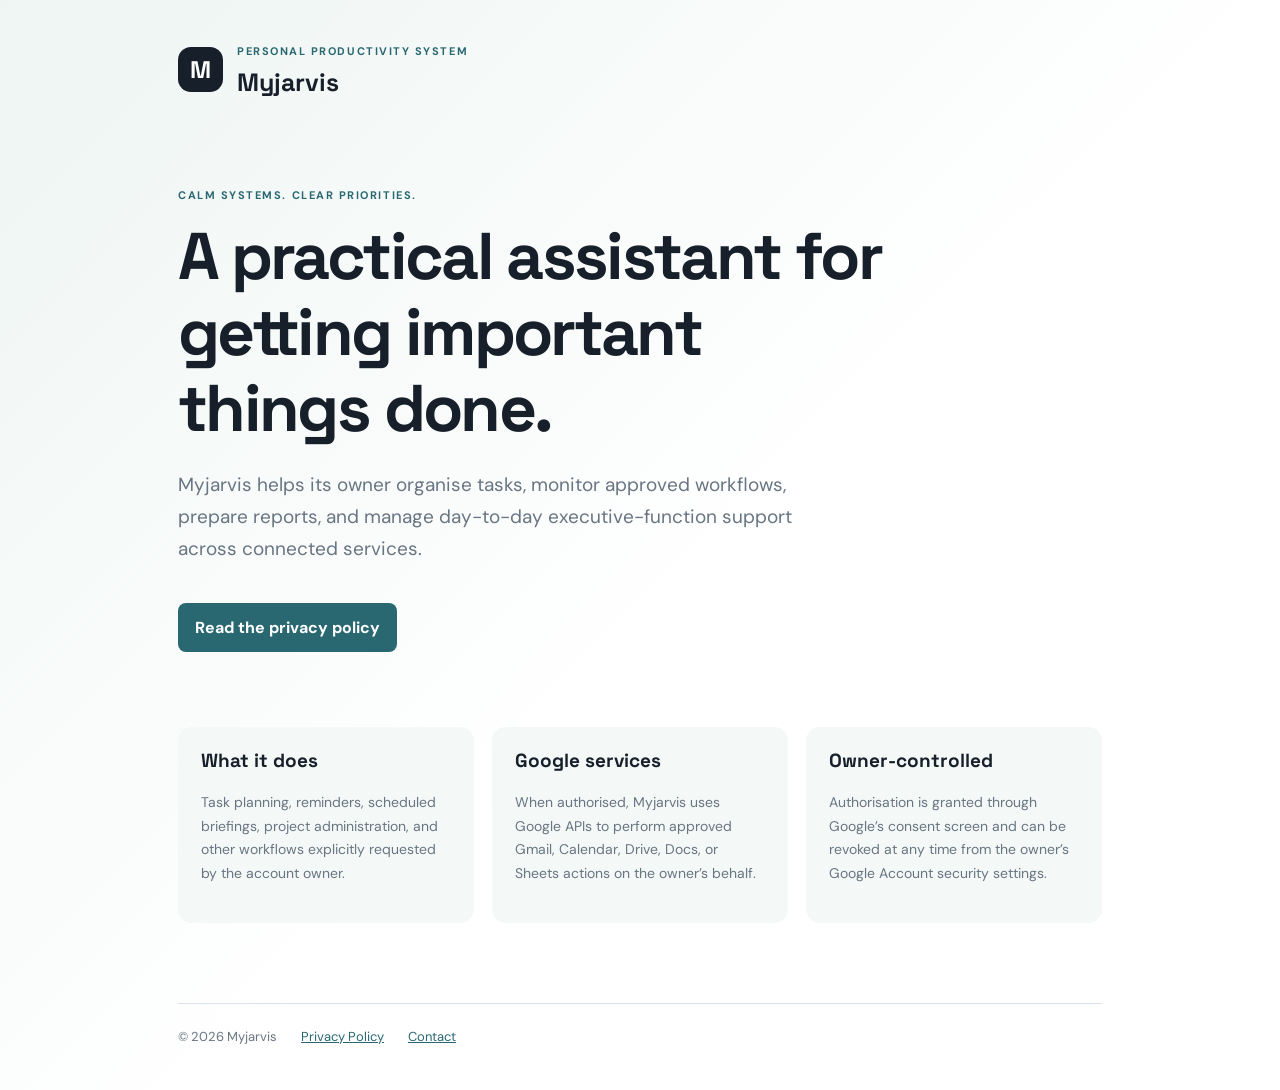
==== index.html @ 8153f3a3 "Add Myjarvis OAuth verification site" ====
<!doctype html>
<html lang="en">
<head>
  <meta charset="utf-8">
  <meta name="viewport" content="width=device-width, initial-scale=1">
  <title>Myjarvis — Personal Productivity Assistant</title>
  <meta name="description" content="Myjarvis is a personal productivity and executive-function assistant.">
  <link rel="stylesheet" href="style.css">
</head>
<body>
  <main class="wrap">
    <header><div class="mark">M</div><div><p class="eyebrow">PERSONAL PRODUCTIVITY SYSTEM</p><h1>Myjarvis</h1></div></header>
    <section class="hero">
      <p class="eyebrow">CALM SYSTEMS. CLEAR PRIORITIES.</p>
      <h2>A practical assistant for getting important things done.</h2>
      <p>Myjarvis helps its owner organise tasks, monitor approved workflows, prepare reports, and manage day-to-day executive-function support across connected services.</p>
      <a class="button" href="policy">Read the privacy policy</a>
    </section>
    <section class="grid">
      <article><h3>What it does</h3><p>Task planning, reminders, scheduled briefings, project administration, and other workflows explicitly requested by the account owner.</p></article>
      <article><h3>Google services</h3><p>When authorised, Myjarvis uses Google APIs to perform approved Gmail, Calendar, Drive, Docs, or Sheets actions on the owner’s behalf.</p></article>
      <article><h3>Owner-controlled</h3><p>Authorisation is granted through Google’s consent screen and can be revoked at any time from the owner’s Google Account security settings.</p></article>
    </section>
    <footer><span>© 2026 Myjarvis</span><a href="policy">Privacy Policy</a><a href="mailto:donnkey@gmail.com">Contact</a></footer>
  </main>
</body>
</html>
---- style.css ----
@import url('https://fonts.googleapis.com/css2?family=DM+Sans:wght@400;500;700&family=Space+Grotesk:wght@500;700&display=swap');
:root{--ink:#17202a;--muted:#687582;--line:#dbe3e8;--accent:#2a6871;--wash:#f4f8f7}*{box-sizing:border-box}body{margin:0;color:var(--ink);background:linear-gradient(135deg,#eef5f3,#fff 55%);font:16px/1.7 'DM Sans',sans-serif}.wrap{max-width:980px;margin:auto;padding:42px 28px}.narrow{max-width:760px;background:#fff;min-height:100vh}header{display:flex;align-items:center;gap:14px;margin-bottom:90px}.mark{display:grid;place-items:center;width:45px;height:45px;border-radius:13px;background:var(--ink);color:#fff;font:700 24px 'Space Grotesk'}h1,h2,h3{font-family:'Space Grotesk',sans-serif;line-height:1.15}h1{font-size:25px;margin:0}.eyebrow{color:var(--accent);font-size:11px;font-weight:700;letter-spacing:.14em;margin:0 0 7px}.hero{max-width:720px;margin-bottom:75px}.hero h2{font-size:clamp(38px,6vw,66px);margin:14px 0 22px;letter-spacing:-.04em}.hero p:not(.eyebrow){font-size:19px;color:var(--muted);max-width:620px}.button{display:inline-block;background:var(--accent);color:#fff;padding:11px 17px;border-radius:8px;text-decoration:none;font-weight:700;margin-top:18px}.grid{display:grid;grid-template-columns:repeat(3,1fr);gap:18px}.grid article{background:var(--wash);padding:23px;border-radius:14px}.grid h3{font-size:19px;margin-top:0}.grid p{color:var(--muted);font-size:14px}footer{display:flex;gap:24px;border-top:1px solid var(--line);margin-top:80px;padding-top:22px;color:var(--muted);font-size:13px}a{color:var(--accent)}.updated{color:var(--muted);font-size:14px;border-bottom:1px solid var(--line);padding-bottom:18px}.narrow header{margin-bottom:45px}.narrow h2{font-size:25px;margin-top:38px}.narrow li{margin:8px 0}.back{margin-top:55px}@media(max-width:700px){.grid{grid-template-columns:1fr}.hero{margin-bottom:45px}header{margin-bottom:55px}footer{flex-wrap:wrap}}
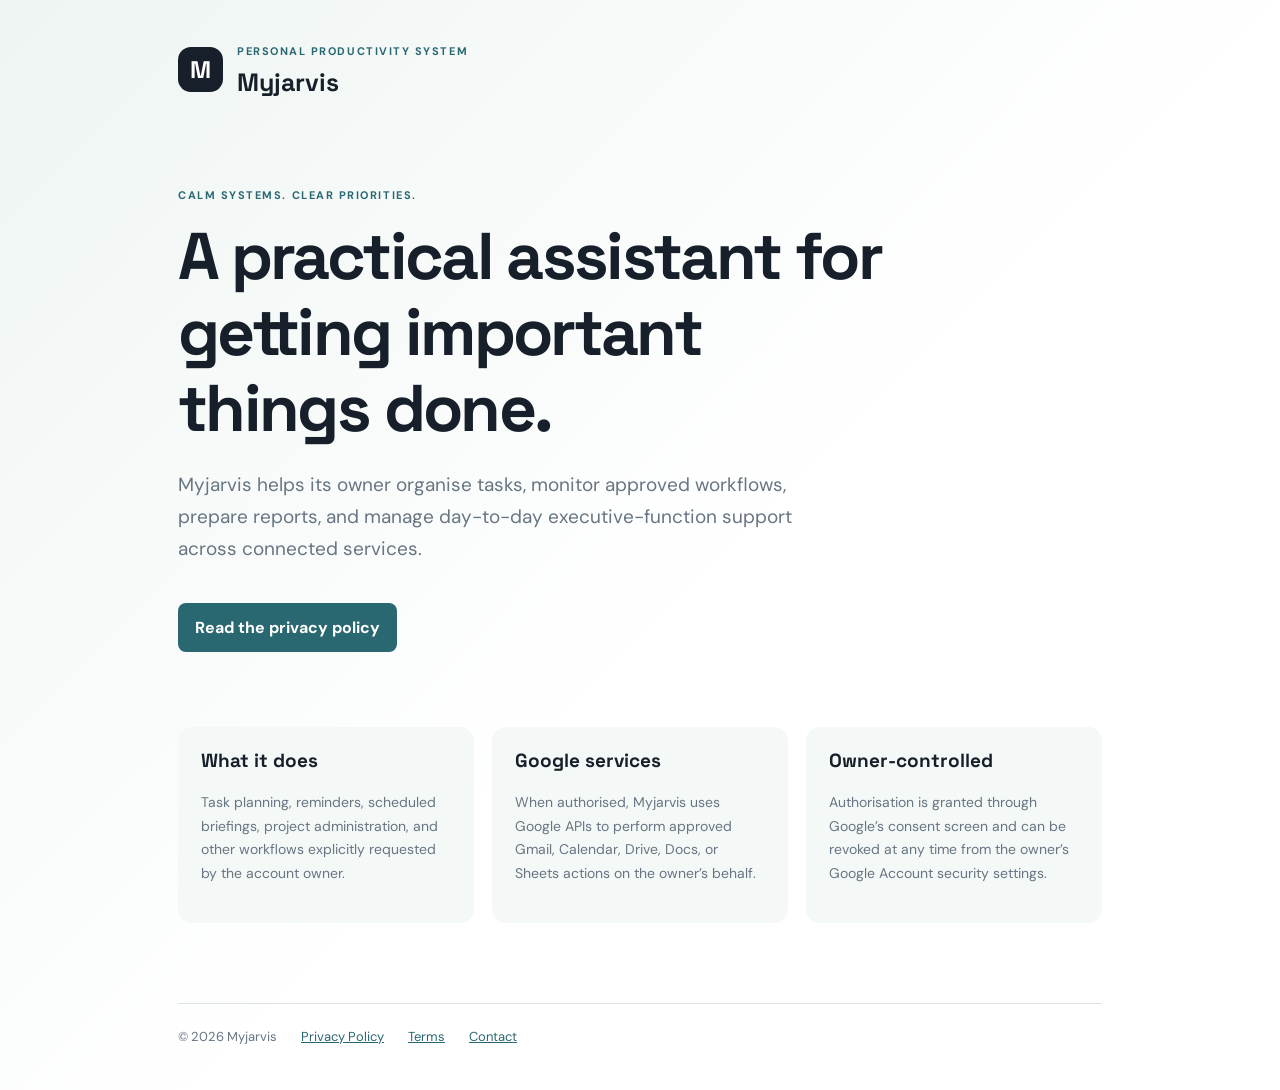
==== commit 1d01d33f: "Add OAuth terms of service page" ====
--- a/index.html
+++ b/index.html
@@ -21,7 +21,7 @@
       <article><h3>Google services</h3><p>When authorised, Myjarvis uses Google APIs to perform approved Gmail, Calendar, Drive, Docs, or Sheets actions on the owner’s behalf.</p></article>
       <article><h3>Owner-controlled</h3><p>Authorisation is granted through Google’s consent screen and can be revoked at any time from the owner’s Google Account security settings.</p></article>
     </section>
-    <footer><span>© 2026 Myjarvis</span><a href="policy">Privacy Policy</a><a href="mailto:donnkey@gmail.com">Contact</a></footer>
+    <footer><span>© 2026 Myjarvis</span><a href="policy">Privacy Policy</a><a href="terms">Terms</a><a href="mailto:donnkey@gmail.com">Contact</a></footer>
   </main>
 </body>
 </html>
